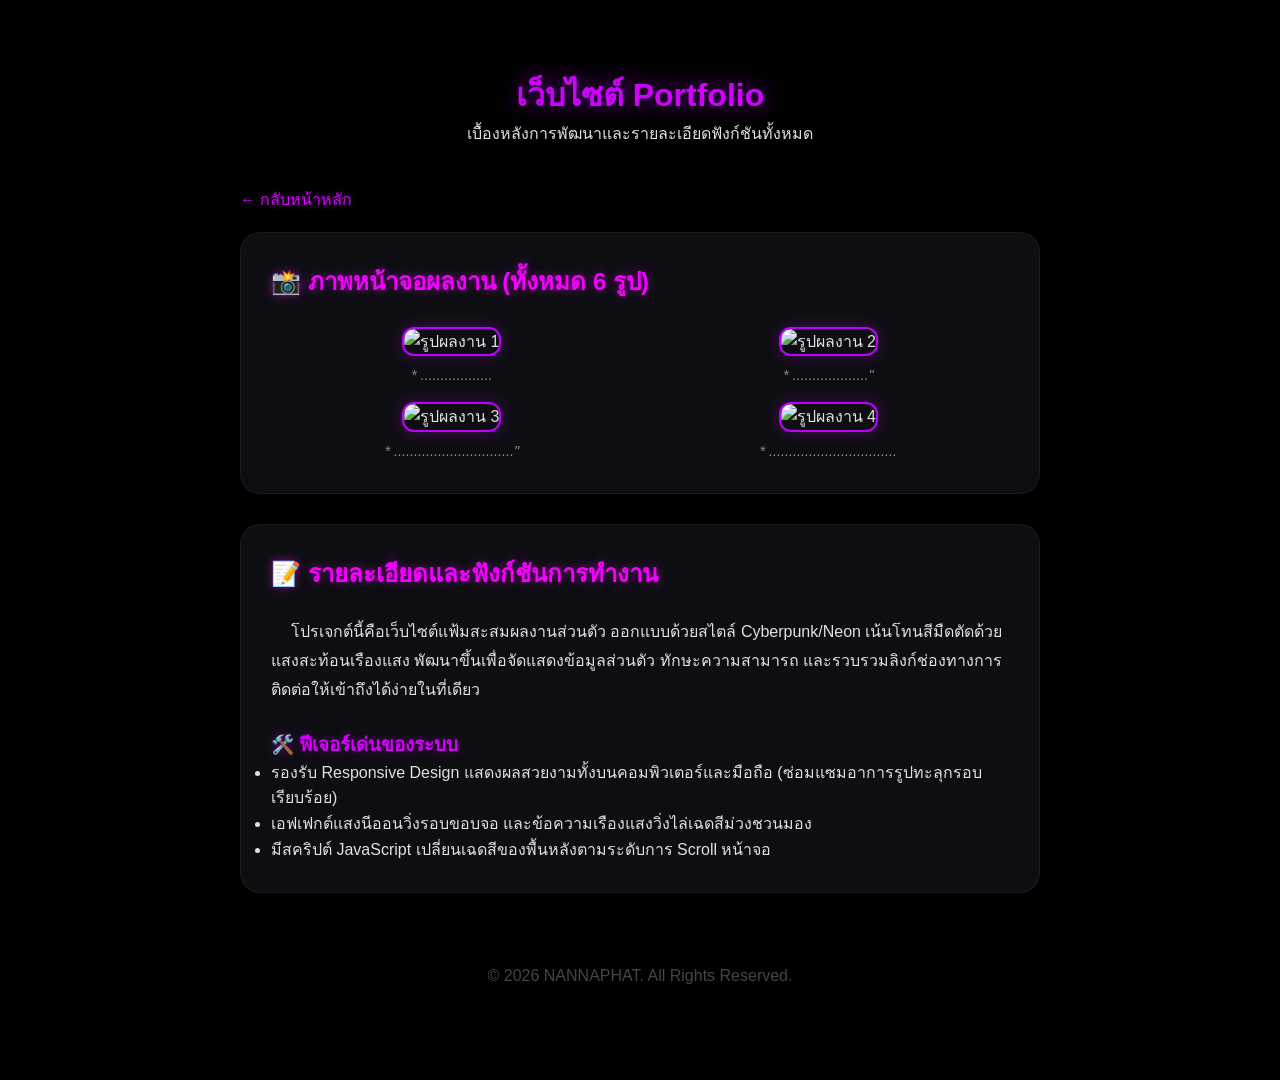
==== PORTFOLIO-DETAIL.html @ 9548ddb1 "Create PORTFOLIO-DETAIL.html" ====
<!DOCTYPE html>
<html lang="th">
<head>
    <meta charset="UTF-8">
    <meta name="viewport" content="width=device-width, initial-scale=1.0">
    <title>รายละเอียดผลงาน - NANNAPHAT PORTFOLIO</title>
    
    <link rel="stylesheet" href="style.css"> 
</head>
<body>

    <header>
        <h1 class="neon-text">เว็บไซต์ Portfolio</h1>
        <p>เบื้องหลังการพัฒนาและรายละเอียดฟังก์ชันทั้งหมด</p>
    </header>

    <div class="container">
        <a href="index.html" style="color: var(--neon-pink); text-shadow: 0 0 8px rgba(214, 0, 255, 0.5); text-decoration: none; display: inline-block; margin-bottom: 20px;">← กลับหน้าหลัก</a>

        <section class="card">
            <h2>📸 ภาพหน้าจอผลงาน (ทั้งหมด 6 รูป)</h2>
            
            <div style="display: grid; grid-template-columns: repeat(auto-fit, minmax(250px, 1fr)); gap: 15px; margin-top: 25px; width: 100%; box-sizing: border-box; justify-items: center;">
                
                <div style="text-align: center; width: 100%;">
                    <img src=".............." alt="รูปผลงาน 1" style="width: 100%; height: auto; border-radius: 12px; border: 2px solid var(--neon-purple); box-shadow: 0 0 15px rgba(189, 0, 255, 0.3);">
                    <p style="font-size: 0.9rem; color: #888; margin-top: 8px; font-style: italic;">* ..................</p>
                </div>

                <div style="text-align: center; width: 100%;">
                    <img src=".........." alt="รูปผลงาน 2" style="width: 100%; height: auto; border-radius: 12px; border: 2px solid var(--neon-purple); box-shadow: 0 0 15px rgba(189, 0, 255, 0.3);">
                    <p style="font-size: 0.9rem; color: #888; margin-top: 8px; font-style: italic;">* ..................."</p>
                </div>

                <div style="text-align: center; width: 100%;">
                    <img src="............" alt="รูปผลงาน 3" style="width: 100%; height: auto; border-radius: 12px; border: 2px solid var(--neon-purple); box-shadow: 0 0 15px rgba(189, 0, 255, 0.3);">
                    <p style="font-size: 0.9rem; color: #888; margin-top: 8px; font-style: italic;">* .............................."</p>
                </div>

                <div style="text-align: center; width: 100%;">
                    <img src="............" alt="รูปผลงาน 4" style="width: 100%; height: auto; border-radius: 12px; border: 2px solid var(--neon-purple); box-shadow: 0 0 15px rgba(189, 0, 255, 0.3);">
                    <p style="font-size: 0.9rem; color: #888; margin-top: 8px; font-style: italic;">* ................................</p>
                </div>

            </div>
        </section>

        <section class="card">
            <h2>📝 รายละเอียดและฟังก์ชันการทำงาน</h2>
            
            <p style="line-height: 1.8; text-indent: 20px;">
                โปรเจกต์นี้คือเว็บไซต์แฟ้มสะสมผลงานส่วนตัว ออกแบบด้วยสไตล์ Cyberpunk/Neon เน้นโทนสีมืดตัดด้วยแสงสะท้อนเรืองแสง พัฒนาขึ้นเพื่อจัดแสดงข้อมูลส่วนตัว ทักษะความสามารถ และรวบรวมลิงก์ช่องทางการติดต่อให้เข้าถึงได้ง่ายในที่เดียว
            </p>

            <h3 style="color: var(--neon-pink); text-shadow: 0 0 8px rgba(214, 0, 255, 0.4); margin-top: 25px;">🛠️ ฟีเจอร์เด่นของระบบ</h3>
            <ul>
                <li>รองรับ Responsive Design แสดงผลสวยงามทั้งบนคอมพิวเตอร์และมือถือ (ซ่อมแซมอาการรูปทะลุกรอบเรียบร้อย)</li>
                <li>เอฟเฟกต์แสงนีออนวิ่งรอบขอบจอ และข้อความเรืองแสงวิ่งไล่เฉดสีม่วงชวนมอง</li>
                <li>มีสคริปต์ JavaScript เปลี่ยนเฉดสีของพื้นหลังตามระดับการ Scroll หน้าจอ</li>
            </ul>
        </section>
    </div>

    <footer>
        <p>© 2026 NANNAPHAT. All Rights Reserved.</p>
    </footer>

    <script>
        window.addEventListener('scroll', () => {
            const scrollTop = window.scrollY;
            const docHeight = document.documentElement.scrollHeight - window.innerHeight;
            if (docHeight > 0) {
                const scrollPercent = scrollTop / docHeight;
                const hueValue = scrollPercent * 120;
                document.body.style.setProperty('--scroll-hue', `${hueValue}deg`);
            }
        });
    </script>
</body>
</html>
---- style.css ----
:root {
    --scroll-hue: 0deg;
    --neon-purple: #bd00ff;    /* สีม่วงนีออนหลัก */
    --neon-pink: #d600ff;      /* สีชมพูอมม่วงสำหรับไล่เฉด */
    --neon-dark-purple: #7a00ff; /* สีม่วงเข้มเพิ่มมิติ */
    --bg-black: #000000;
}

* {
    box-sizing: border-box;
    margin: 0;
    padding: 0;
    font-family: 'Arial', sans-serif;
}

body {
    color: #e0e0e0;
    line-height: 1.6;
    background-color: var(--bg-black) !important;
    background-image: radial-gradient(circle at center, #000000 50%, hsl(calc(270 + var(--scroll-hue)), 70%, 5%) 100%);
    background-attachment: fixed;
    min-height: 120vh;
    padding: 10px;
}

/* แสงขอบจอเรืองแสงโทนม่วงวิ่งสลับ */
html {
    background-color: #000;
    box-shadow: inset 0 0 20px rgba(189, 0, 255, 0.4);
    animation: borderGlowShift 8s linear infinite;
}

header {
    text-align: center;
    padding: 60px 20px 20px;
    background: transparent;
}

/* อักษรเรืองแสงวิ่งไล่เฉดสีม่วงชวนมอง */
.neon-text {
    background: linear-gradient(90deg, var(--neon-purple), var(--neon-pink), var(--neon-dark-purple), var(--neon-purple));
    background-size: 200% auto;
    -webkit-background-clip: text;
    -webkit-text-fill-color: transparent;
    animation: textGlowRun 3s linear infinite;
    font-weight: bold;
    filter: drop-shadow(0 0 10px rgba(189, 0, 255, 0.6));
}

.container {
    max-width: 800px;
    margin: 20px auto;
    width: 100%;
}

section.card {
    background: rgba(15, 15, 20, 0.95);
    border: 1px solid rgba(255, 255, 255, 0.05);
    padding: 30px;
    margin-bottom: 30px;
    border-radius: 20px;
    box-shadow: 0 10px 40px rgba(0, 0, 0, 0.8);
    word-wrap: break-word; /* ป้องกันข้อความยาวทะลุกรอบ */
}

section.card:hover {
    border-color: rgba(189, 0, 255, 0.3);
    box-shadow: 0 10px 40px rgba(189, 0, 255, 0.15);
}

section.card h2 {
    color: #f300ff;
    margin-bottom: 25px;
    text-shadow: 0 0 10px rgba(243, 0, 255, 0.5);
}

/* ─── ส่วนรูปภาพโปรไฟล์ ─── */
.profile-content {
    display: flex;
    align-items: center;
    gap: 30px; 
}

.profile-img {
    width: 140px;           
    height: 140px;
    border-radius: 50%;      
    border: 3px solid var(--neon-purple);
    box-shadow: 0 0 20px rgba(189, 0, 255, 0.5); 
    object-fit: cover;       
    transition: 0.5s;
}

.profile-img:hover {
    transform: scale(1.1) rotate(5deg);
    box-shadow: 0 0 30px var(--neon-purple);
}

.profile-text {
    flex: 1;
}

/* รายการผลงาน */
.project-item {
    padding: 15px;
    margin-top: 15px;
    border-radius: 12px;
    background: rgba(255, 255, 255, 0.02);
    border-left: 4px solid var(--neon-purple);
    cursor: pointer;
    transition: 0.3s;
}

.project-item:hover {
    background: rgba(189, 0, 255, 0.05);
    transform: translateX(10px);
}

.highlight {
    color: var(--neon-pink);
    text-shadow: 0 0 8px rgba(214, 0, 255, 0.5);
}

footer {
    text-align: center;
    padding: 40px;
    color: #444;
}

/* ระบบปรับแต่งหน้าจออัตโนมัติ (ช่วยแก้ไขไม่ให้วัตถุและรูปภาพหลุดขอบจอ) */
@media (max-width: 768px) {
    .profile-content {
        flex-direction: column; 
        text-align: center;
    }
    .profile-img {
        width: 120px;
        height: 120px;
    }
    section.card {
        padding: 20px;
    }
}

/* ─── ส่วนแอนิเมชันเคลื่อนไหววิ่งได้ ─── */
@keyframes textGlowRun {
    0% { background-position: 0% 50%; }
    100% { background-position: 200% 50%; }
}

@keyframes borderGlowShift {
    0%   { box-shadow: inset 0 0 20px rgba(189, 0, 255, 0.4); }
    50%  { box-shadow: inset 0 0 20px rgba(255, 0, 128, 0.4); }
    100% { box-shadow: inset 0 0 20px rgba(189, 0, 255, 0.4); }
}
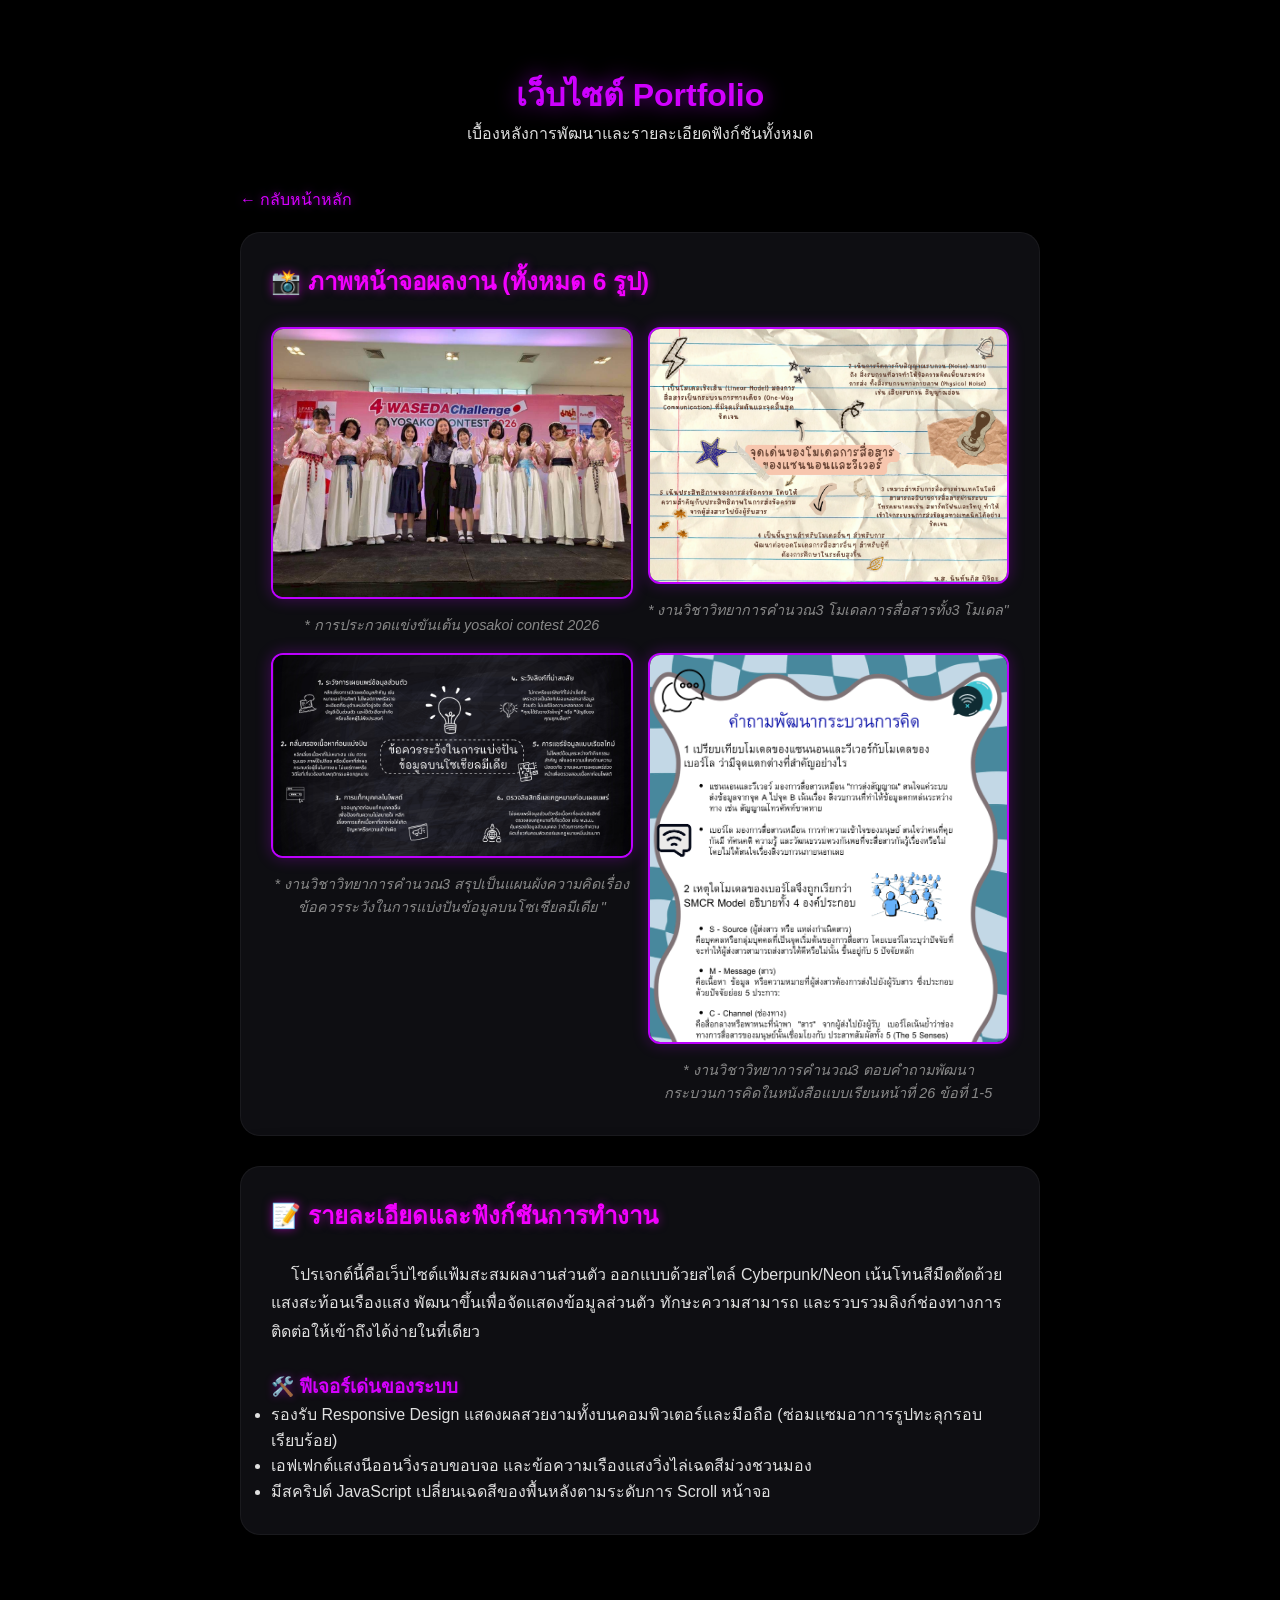
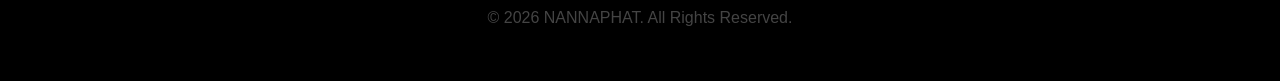
==== commit a2c4b0ea: "Update PORTFOLIO-DETAIL.html" ====
--- a/PORTFOLIO-DETAIL.html
+++ b/PORTFOLIO-DETAIL.html
@@ -23,23 +23,23 @@
             <div style="display: grid; grid-template-columns: repeat(auto-fit, minmax(250px, 1fr)); gap: 15px; margin-top: 25px; width: 100%; box-sizing: border-box; justify-items: center;">
                 
                 <div style="text-align: center; width: 100%;">
-                    <img src=".............." alt="รูปผลงาน 1" style="width: 100%; height: auto; border-radius: 12px; border: 2px solid var(--neon-purple); box-shadow: 0 0 15px rgba(189, 0, 255, 0.3);">
-                    <p style="font-size: 0.9rem; color: #888; margin-top: 8px; font-style: italic;">* ..................</p>
+                    <img src="nannaphat 1.png" alt="รูปผลงาน 1" style="width: 100%; height: auto; border-radius: 12px; border: 2px solid var(--neon-purple); box-shadow: 0 0 15px rgba(189, 0, 255, 0.3);">
+                    <p style="font-size: 0.9rem; color: #888; margin-top: 8px; font-style: italic;">* การประกวดแข่งขันเต้น yosakoi contest 2026</p>
                 </div>
 
                 <div style="text-align: center; width: 100%;">
-                    <img src=".........." alt="รูปผลงาน 2" style="width: 100%; height: auto; border-radius: 12px; border: 2px solid var(--neon-purple); box-shadow: 0 0 15px rgba(189, 0, 255, 0.3);">
-                    <p style="font-size: 0.9rem; color: #888; margin-top: 8px; font-style: italic;">* ..................."</p>
+                    <img src="nannaphat 2.png" alt="รูปผลงาน 2" style="width: 100%; height: auto; border-radius: 12px; border: 2px solid var(--neon-purple); box-shadow: 0 0 15px rgba(189, 0, 255, 0.3);">
+                    <p style="font-size: 0.9rem; color: #888; margin-top: 8px; font-style: italic;">* งานวิชาวิทยาการคำนวณ3 โมเดลการสื่อสารทั้ง3 โมเดล"</p>
                 </div>
 
                 <div style="text-align: center; width: 100%;">
-                    <img src="............" alt="รูปผลงาน 3" style="width: 100%; height: auto; border-radius: 12px; border: 2px solid var(--neon-purple); box-shadow: 0 0 15px rgba(189, 0, 255, 0.3);">
-                    <p style="font-size: 0.9rem; color: #888; margin-top: 8px; font-style: italic;">* .............................."</p>
+                    <img src="nannaphat 3.png" alt="รูปผลงาน 3" style="width: 100%; height: auto; border-radius: 12px; border: 2px solid var(--neon-purple); box-shadow: 0 0 15px rgba(189, 0, 255, 0.3);">
+                    <p style="font-size: 0.9rem; color: #888; margin-top: 8px; font-style: italic;">* งานวิชาวิทยาการคำนวณ3 สรุปเป็นแผนผังความคิดเรื่อง ข้อควรระวังในการแบ่งปันข้อมูลบนโซเชียลมีเดีย "</p>
                 </div>
 
                 <div style="text-align: center; width: 100%;">
-                    <img src="............" alt="รูปผลงาน 4" style="width: 100%; height: auto; border-radius: 12px; border: 2px solid var(--neon-purple); box-shadow: 0 0 15px rgba(189, 0, 255, 0.3);">
-                    <p style="font-size: 0.9rem; color: #888; margin-top: 8px; font-style: italic;">* ................................</p>
+                    <img src="nannaphat 4.png" alt="รูปผลงาน 4" style="width: 100%; height: auto; border-radius: 12px; border: 2px solid var(--neon-purple); box-shadow: 0 0 15px rgba(189, 0, 255, 0.3);">
+                    <p style="font-size: 0.9rem; color: #888; margin-top: 8px; font-style: italic;">* งานวิชาวิทยาการคำนวณ3 ตอบคำถามพัฒนากระบวนการคิดในหนังสือแบบเรียนหน้าที่ 26 ข้อที่ 1-5</p>
                 </div>
 
             </div>
